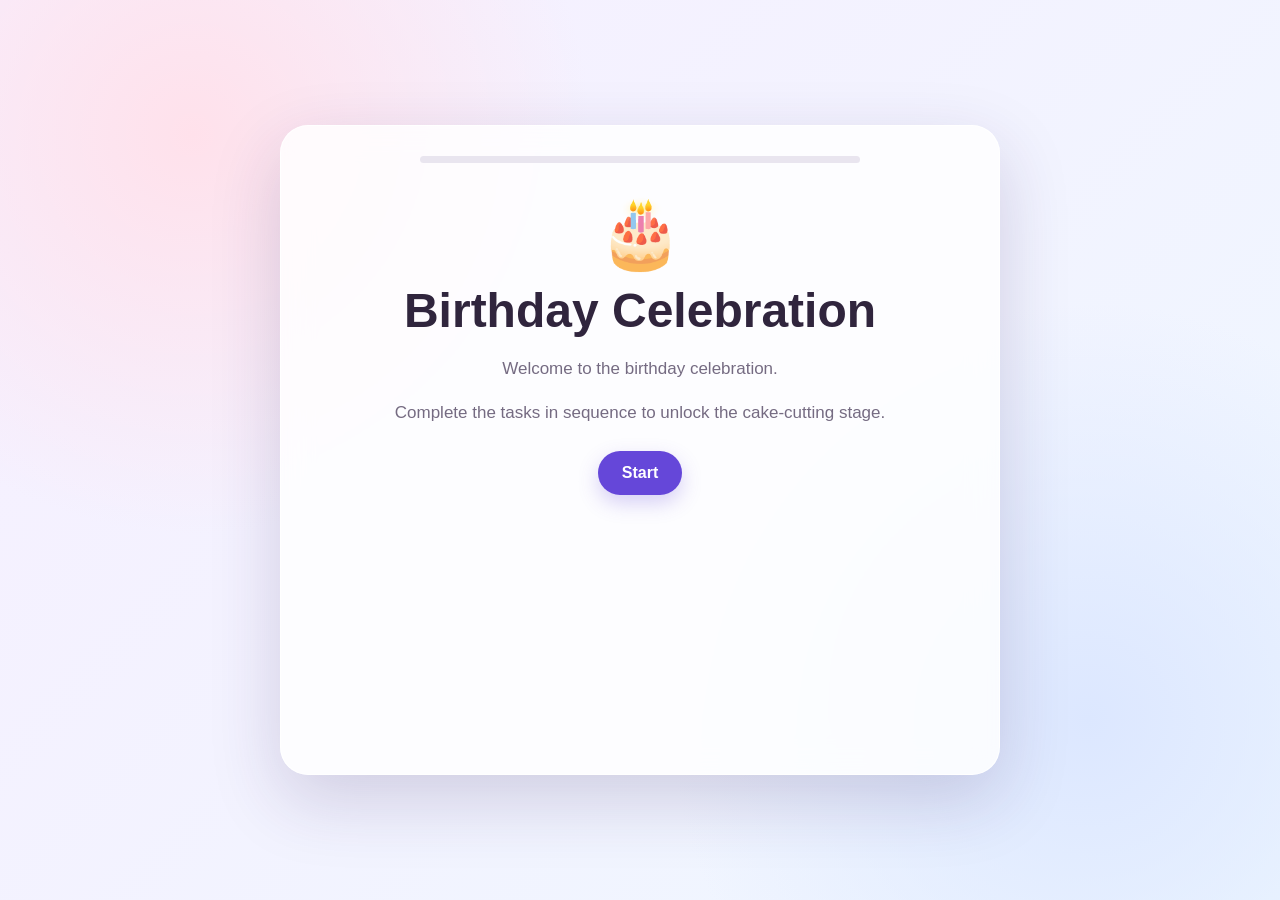
==== index.html @ e8d0b465 "Add files via upload" ====
<!DOCTYPE html>
<html lang="en">
<head>
  <meta charset="UTF-8">
  <meta name="viewport" content="width=device-width, initial-scale=1.0">
  <title>Birthday Celebration</title>
  <link rel="stylesheet" href="style.css">
</head>
<body>
<canvas id="confetti"></canvas>

<main class="card">
  <div class="progress"><span id="progressBar"></span></div>

  <section class="screen active" id="screen0">
    <div class="icon">🎂</div>
    <h1>Birthday Celebration</h1>
    <p>Welcome to the birthday celebration.</p>
    <p>Complete the tasks in sequence to unlock the cake-cutting stage.</p>
    <button onclick="goTo(1)">Start</button>
  </section>

  <section class="screen" id="screen1">
    <div class="icon">🧩</div>
    <h2>Task 01 — Riddle</h2>
    <p>Which one is commonly associated with learning?</p>
    <div class="options">
      <button onclick="wrong('msg1')">🚗 Car</button>
      <button onclick="correct(2)">📚 Knowledge</button>
      <button onclick="wrong('msg1')">🌳 Tree</button>
      <button onclick="wrong('msg1')">⚽ Football</button>
    </div>
    <p class="message" id="msg1"></p>
  </section>

  <section class="screen" id="screen2">
    <div class="icon">🔎</div>
    <h2>Task 02 — Identify</h2>
    <p>Which item is directly related to a birthday celebration?</p>
    <div class="options">
      <button onclick="wrong('msg2')">🌧️ Rain</button>
      <button onclick="wrong('msg2')">🚲 Bicycle</button>
      <button onclick="correct(3)">🎂 Cake</button>
      <button onclick="wrong('msg2')">📘 Notebook</button>
    </div>
    <p class="message" id="msg2"></p>
  </section>

  <section class="screen" id="screen3">
    <div class="icon">🔐</div>
    <h2>Task 03 — Final Code</h2>
    <p>Select the correct birthday greeting.</p>
    <div class="options">
      <button onclick="wrong('msg3')">Good Morning</button>
      <button onclick="wrong('msg3')">Good Night</button>
      <button onclick="correct(4)">Happy Birthday</button>
      <button onclick="wrong('msg3')">See You</button>
    </div>
    <p class="message" id="msg3"></p>
  </section>

  <section class="screen" id="screen4">
    <div class="icon">🔓</div>
    <h2>All Tasks Completed</h2>
    <p>All required tasks have been completed successfully.</p>
    <p>The cake-cutting stage is now available.</p>
    <button onclick="unlockCake()">Unlock Cake Cutting</button>
  </section>

  <section class="screen" id="screen5">
    <h2>🎂 Birthday Cake</h2>
    <p id="cakeText">Click the knife to cut the cake.</p>

    <div class="cakeArea">
      <button class="knife" id="knife" onclick="cutCake()" aria-label="Cut cake">🔪</button>

      <div class="cake">
        <div class="candle"><span>🔥</span></div>
        <div class="cream"></div>
        <div class="cakeLayer topLayer"></div>
        <div class="cakeLayer bottomLayer"></div>
      </div>

      <div class="cutLine" id="cutLine"></div>
    </div>
  </section>

  <section class="screen" id="screen6">
    <div class="icon">🎉</div>
    <h1>Happy Birthday!</h1>
    <p class="formalMessage">
      আপনার আগামী দিনগুলো সাফল্য, সুস্বাস্থ্য ও আনন্দে পরিপূর্ণ হোক।
    </p>
    <p>এই বিশেষ দিনটি আনন্দময় ও স্মরণীয় হোক।</p>
    <button onclick="location.reload()">Restart</button>
  </section>
</main>

<script src="script.js"></script>
</body>
</html>
---- style.css ----
* {
  box-sizing: border-box;
}

:root {
  --primary: #6547d9;
  --primary-dark: #4d32b5;
  --text: #30253d;
  --muted: #756b82;
  --panel: rgba(255, 255, 255, 0.82);
}

body {
  margin: 0;
  min-height: 100vh;
  font-family: Arial, Helvetica, sans-serif;
  color: var(--text);
  background:
    radial-gradient(circle at 15% 15%, #ffe1eb 0, transparent 30%),
    radial-gradient(circle at 85% 80%, #dce7ff 0, transparent 32%),
    linear-gradient(135deg, #f7efff, #eef7ff);
  display: flex;
  align-items: center;
  justify-content: center;
  overflow: hidden;
}

.card {
  width: min(92vw, 720px);
  min-height: 650px;
  padding: 30px 24px;
  position: relative;
  overflow: hidden;
  text-align: center;
  background: var(--panel);
  border: 1px solid rgba(255,255,255,.9);
  border-radius: 28px;
  box-shadow: 0 25px 70px rgba(55,35,95,.18);
  backdrop-filter: blur(15px);
}

.progress {
  width: min(440px, 90%);
  height: 7px;
  margin: 0 auto 30px;
  background: #e9e5ef;
  border-radius: 20px;
  overflow: hidden;
}

.progress span {
  display: block;
  width: 0;
  height: 100%;
  background: var(--primary);
  transition: width .35s ease;
}

.screen {
  display: none;
  animation: show .4s ease;
}

.screen.active {
  display: block;
}

@keyframes show {
  from { opacity: 0; transform: translateY(12px); }
  to { opacity: 1; transform: translateY(0); }
}

.icon {
  font-size: 68px;
  margin: 20px 0 8px;
}

h1 {
  font-size: clamp(30px, 6vw, 48px);
  margin: 10px 0;
}

h2 {
  font-size: 28px;
  margin: 12px 0;
}

p {
  font-size: 17px;
  line-height: 1.6;
  color: var(--muted);
}

button {
  border: 0;
  border-radius: 999px;
  padding: 13px 24px;
  margin: 8px;
  background: var(--primary);
  color: white;
  font-size: 16px;
  font-weight: 700;
  cursor: pointer;
  transition: .2s;
  box-shadow: 0 8px 20px rgba(101,71,217,.25);
}

button:hover {
  background: var(--primary-dark);
  transform: translateY(-2px);
}

.options {
  width: min(460px, 100%);
  margin: 22px auto;
  display: grid;
  grid-template-columns: repeat(2, 1fr);
  gap: 12px;
}

.options button {
  margin: 0;
  background: white;
  color: var(--text);
  border: 2px solid #e7e0f4;
  box-shadow: none;
}

.options button:hover {
  background: #f6f2ff;
  border-color: #b9a8ef;
}

.message {
  min-height: 25px;
  font-size: 14px;
}

.formalMessage {
  font-size: 21px;
  font-weight: 700;
  color: var(--primary);
}

.cakeArea {
  width: min(90vw, 500px);
  height: 330px;
  margin: 10px auto;
  position: relative;
}

.cake {
  position: absolute;
  width: 270px;
  height: 170px;
  left: 50%;
  top: 105px;
  transform: translateX(-50%);
}

.cakeLayer {
  position: absolute;
  left: 0;
  width: 100%;
  border-radius: 16px;
  border: 4px solid white;
}

.bottomLayer {
  bottom: 0;
  height: 78px;
  background: #ee8fb8;
}

.topLayer {
  bottom: 65px;
  left: 5%;
  width: 90%;
  height: 70px;
  background: #ffb4d0;
}

.cream {
  position: absolute;
  z-index: 2;
  bottom: 120px;
  left: 5%;
  width: 90%;
  height: 25px;
  border-radius: 20px;
  background: white;
}

.candle {
  position: absolute;
  z-index: 4;
  bottom: 135px;
  left: 50%;
  width: 18px;
  height: 58px;
  transform: translateX(-50%);
  border-radius: 6px;
  background: #8066df;
}

.candle span {
  position: absolute;
  top: -31px;
  left: -5px;
  font-size: 28px;
}

.knife {
  display: none;
  position: absolute;
  z-index: 10;
  top: 20px;
  left: 50%;
  padding: 4px;
  font-size: 54px;
  background: transparent;
  box-shadow: none;
  transform: translateX(-50%) rotate(-25deg);
}

.knife:hover {
  background: transparent;
  transform: translateX(-50%) rotate(-25deg) scale(1.1);
}

.knife.unlocked {
  display: block;
  animation: knifeIn .6s ease;
}

@keyframes knifeIn {
  from { opacity: 0; transform: translateX(-50%) scale(0); }
  to { opacity: 1; transform: translateX(-50%) rotate(-25deg) scale(1); }
}

.cutLine {
  display: none;
  position: absolute;
  z-index: 8;
  left: 50%;
  top: 105px;
  width: 5px;
  height: 135px;
  background: white;
  box-shadow: 0 0 12px white;
}

#confetti {
  position: fixed;
  inset: 0;
  pointer-events: none;
  z-index: 100;
}

@media (max-width: 520px) {
  .card {
    min-height: 620px;
    padding: 24px 16px;
  }

  .options {
    grid-template-columns: 1fr;
  }

  .cake {
    width: 230px;
  }
}
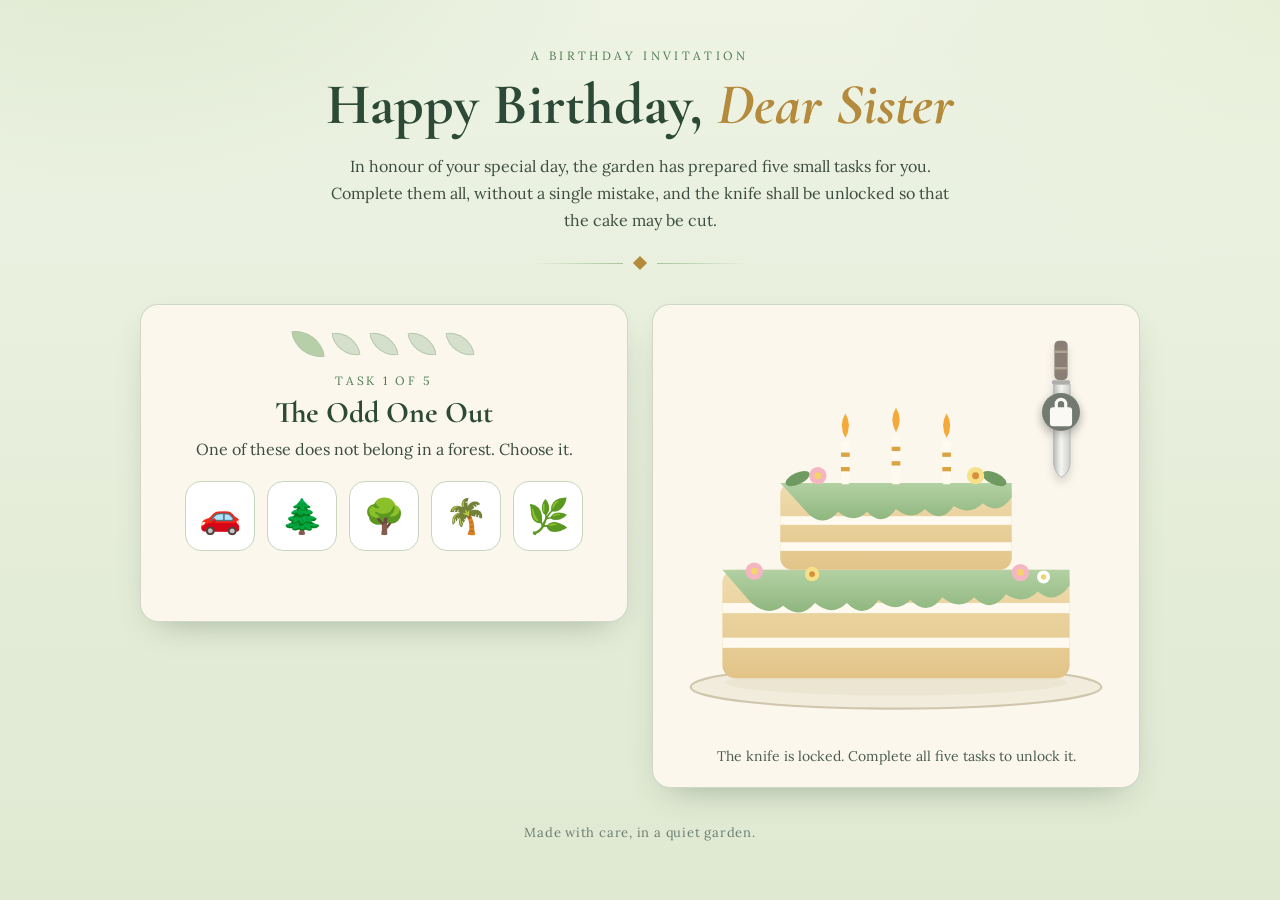
==== commit f38a1f7b: "Add files via upload" ====
--- a/index.html
+++ b/index.html
@@ -1,101 +1,152 @@
 <!DOCTYPE html>
 <html lang="en">
 <head>
-  <meta charset="UTF-8">
-  <meta name="viewport" content="width=device-width, initial-scale=1.0">
-  <title>Birthday Celebration</title>
-  <link rel="stylesheet" href="style.css">
+  <meta charset="UTF-8" />
+  <meta name="viewport" content="width=device-width, initial-scale=1" />
+  <title>A Birthday in the Garden</title>
+  <link rel="preconnect" href="https://fonts.googleapis.com" />
+  <link rel="preconnect" href="https://fonts.gstatic.com" crossorigin />
+  <link href="https://fonts.googleapis.com/css2?family=Cormorant+Garamond:wght@500;600;700&family=Lora:wght@400;500&display=swap" rel="stylesheet" />
+  <link rel="stylesheet" href="style.css" />
 </head>
 <body>
-<canvas id="confetti"></canvas>
+  <div id="leaves" aria-hidden="true"></div>
+  <canvas id="confetti" aria-hidden="true"></canvas>
 
-<main class="card">
-  <div class="progress"><span id="progressBar"></span></div>
+  <header class="hero">
+    <p class="eyebrow">A Birthday Invitation</p>
+    <h1>Happy Birthday, <span id="name">Dear Sister</span></h1>
+    <p class="lead">
+      In honour of your special day, the garden has prepared five small tasks for you.
+      Complete them all, without a single mistake, and the knife shall be unlocked
+      so that the cake may be cut.
+    </p>
+    <div class="rule" aria-hidden="true"><span></span><i></i><span></span></div>
+  </header>
 
-  <section class="screen active" id="screen0">
-    <div class="icon">🎂</div>
-    <h1>Birthday Celebration</h1>
-    <p>Welcome to the birthday celebration.</p>
-    <p>Complete the tasks in sequence to unlock the cake-cutting stage.</p>
-    <button onclick="goTo(1)">Start</button>
-  </section>
+  <main class="grid">
+    <!-- TASKS -->
+    <section class="card tasks" id="tasksCard" aria-live="polite">
+      <div class="progress" id="progress" aria-label="Progress"></div>
+      <p class="step" id="stepLabel">Task 1 of 4</p>
+      <h2 id="taskTitle"></h2>
+      <p class="prompt" id="taskPrompt"></p>
+      <div id="taskBody"></div>
+      <p class="feedback" id="feedback" role="status"></p>
+    </section>
 
-  <section class="screen" id="screen1">
-    <div class="icon">🧩</div>
-    <h2>Task 01 — Riddle</h2>
-    <p>Which one is commonly associated with learning?</p>
-    <div class="options">
-      <button onclick="wrong('msg1')">🚗 Car</button>
-      <button onclick="correct(2)">📚 Knowledge</button>
-      <button onclick="wrong('msg1')">🌳 Tree</button>
-      <button onclick="wrong('msg1')">⚽ Football</button>
-    </div>
-    <p class="message" id="msg1"></p>
-  </section>
+    <!-- CAKE -->
+    <section class="card cakeCard">
+      <div class="stage" id="stage">
+        <svg class="cake" viewBox="0 0 300 280" xmlns="http://www.w3.org/2000/svg" role="img" aria-label="A birthday cake decorated with flowers">
+          <defs>
+            <linearGradient id="gSponge" x1="0" y1="0" x2="0" y2="1">
+              <stop offset="0" stop-color="#efdcae" />
+              <stop offset="1" stop-color="#e2c488" />
+            </linearGradient>
+            <linearGradient id="gFrost" x1="0" y1="0" x2="0" y2="1">
+              <stop offset="0" stop-color="#b3d1a3" />
+              <stop offset="1" stop-color="#8fb67f" />
+            </linearGradient>
+            <clipPath id="clipLeft"><rect x="0" y="0" width="215" height="280" /></clipPath>
+            <clipPath id="clipRight"><rect x="215" y="0" width="85" height="280" /></clipPath>
 
-  <section class="screen" id="screen2">
-    <div class="icon">🔎</div>
-    <h2>Task 02 — Identify</h2>
-    <p>Which item is directly related to a birthday celebration?</p>
-    <div class="options">
-      <button onclick="wrong('msg2')">🌧️ Rain</button>
-      <button onclick="wrong('msg2')">🚲 Bicycle</button>
-      <button onclick="correct(3)">🎂 Cake</button>
-      <button onclick="wrong('msg2')">📘 Notebook</button>
-    </div>
-    <p class="message" id="msg2"></p>
-  </section>
+            <g id="cakeShape">
+              <!-- bottom tier -->
+              <rect x="30" y="165" width="240" height="75" rx="9" fill="url(#gSponge)" />
+              <rect x="30" y="188" width="240" height="7" fill="#fffaf0" />
+              <rect x="30" y="212" width="240" height="7" fill="#fffaf0" />
+              <path d="M30 165 H270 V176 q-10 14 -22 4 q-10 10 -22 2 q-10 14 -22 2 q-10 10 -22 0 q-10 14 -22 2 q-10 10 -22 0 q-10 14 -22 2 q-10 10 -22 0 q-10 12 -22 2 q-10 8 -22 -2 Z" fill="url(#gFrost)" />
+              <!-- top tier -->
+              <rect x="70" y="105" width="160" height="60" rx="8" fill="url(#gSponge)" />
+              <rect x="70" y="128" width="160" height="6" fill="#fffaf0" />
+              <rect x="70" y="146" width="160" height="6" fill="#fffaf0" />
+              <path d="M70 105 H230 V115 q-9 13 -20 4 q-9 9 -20 2 q-9 13 -20 2 q-9 9 -20 0 q-9 13 -20 2 q-9 9 -20 0 q-9 11 -20 2 Z" fill="url(#gFrost)" />
+              <!-- top flowers & leaves -->
+              <g>
+                <ellipse cx="82" cy="102" rx="9" ry="4" fill="#6f9a62" transform="rotate(-25 82 102)" />
+                <ellipse cx="218" cy="102" rx="9" ry="4" fill="#6f9a62" transform="rotate(25 218 102)" />
+                <g transform="translate(96 100)"><circle r="6" fill="#f4b6c2" /><circle r="2.4" fill="#f3d36b" /></g>
+                <g transform="translate(205 100)"><circle r="6" fill="#f6e08a" /><circle r="2.4" fill="#d78f3b" /></g>
+              </g>
+              <!-- tier border flowers -->
+              <g>
+                <g transform="translate(52 166)"><circle r="6" fill="#f4b6c2" /><circle r="2.4" fill="#f3d36b" /></g>
+                <g transform="translate(92 168)"><circle r="5" fill="#f6e08a" /><circle r="2" fill="#d78f3b" /></g>
+                <g transform="translate(236 167)"><circle r="6" fill="#f4b6c2" /><circle r="2.4" fill="#f3d36b" /></g>
+                <g transform="translate(252 170)"><circle r="4.5" fill="#fff" /><circle r="1.8" fill="#f3d36b" /></g>
+              </g>
+              <!-- candles -->
+              <g>
+                <rect x="112" y="76" width="6" height="30" rx="2" fill="#fffaf0" />
+                <rect x="112" y="84" width="6" height="3" fill="#d9a441" />
+                <rect x="112" y="94" width="6" height="3" fill="#d9a441" />
+                <rect x="147" y="72" width="6" height="34" rx="2" fill="#fffaf0" />
+                <rect x="147" y="80" width="6" height="3" fill="#d9a441" />
+                <rect x="147" y="90" width="6" height="3" fill="#d9a441" />
+                <rect x="182" y="76" width="6" height="30" rx="2" fill="#fffaf0" />
+                <rect x="182" y="84" width="6" height="3" fill="#d9a441" />
+                <rect x="182" y="94" width="6" height="3" fill="#d9a441" />
+              </g>
+            </g>
+          </defs>
 
-  <section class="screen" id="screen3">
-    <div class="icon">🔐</div>
-    <h2>Task 03 — Final Code</h2>
-    <p>Select the correct birthday greeting.</p>
-    <div class="options">
-      <button onclick="wrong('msg3')">Good Morning</button>
-      <button onclick="wrong('msg3')">Good Night</button>
-      <button onclick="correct(4)">Happy Birthday</button>
-      <button onclick="wrong('msg3')">See You</button>
-    </div>
-    <p class="message" id="msg3"></p>
-  </section>
+          <!-- plate -->
+          <ellipse cx="150" cy="246" rx="142" ry="15" fill="#f1ecdc" stroke="#cfc6ad" stroke-width="1.5" />
+          <ellipse cx="150" cy="243" rx="118" ry="9" fill="#e8e1cb" opacity=".6" />
 
-  <section class="screen" id="screen4">
-    <div class="icon">🔓</div>
-    <h2>All Tasks Completed</h2>
-    <p>All required tasks have been completed successfully.</p>
-    <p>The cake-cutting stage is now available.</p>
-    <button onclick="unlockCake()">Unlock Cake Cutting</button>
-  </section>
+          <!-- left (main) part -->
+          <g id="cakeLeft" clip-path="url(#clipLeft)"><use href="#cakeShape" /></g>
+          <!-- right slice -->
+          <g id="cakeSlice" clip-path="url(#clipRight)"><use href="#cakeShape" /></g>
 
-  <section class="screen" id="screen5">
-    <h2>🎂 Birthday Cake</h2>
-    <p id="cakeText">Click the knife to cut the cake.</p>
+          <!-- flames (outside clipped groups, stay with cake) -->
+          <g class="flames">
+            <path class="flame" d="M115 74 q-5 -9 0 -17 q5 8 0 17 Z" fill="#f6a93b" />
+            <path class="flame f2" d="M150 70 q-5 -9 0 -17 q5 8 0 17 Z" fill="#f6a93b" />
+            <path class="flame f3" d="M185 74 q-5 -9 0 -17 q5 8 0 17 Z" fill="#f6a93b" />
+          </g>
+        </svg>
 
-    <div class="cakeArea">
-      <button class="knife" id="knife" onclick="cutCake()" aria-label="Cut cake">🔪</button>
+        <div class="guide" id="guide" aria-hidden="true"></div>
 
-      <div class="cake">
-        <div class="candle"><span>🔥</span></div>
-        <div class="cream"></div>
-        <div class="cakeLayer topLayer"></div>
-        <div class="cakeLayer bottomLayer"></div>
+        <div class="knife locked" id="knife" role="button" tabindex="0" aria-label="Knife (locked)">
+          <svg viewBox="0 0 40 170" xmlns="http://www.w3.org/2000/svg">
+            <defs>
+              <linearGradient id="gBlade" x1="0" y1="0" x2="1" y2="0">
+                <stop offset="0" stop-color="#9aa3a8" />
+                <stop offset=".45" stop-color="#f2f5f6" />
+                <stop offset="1" stop-color="#b9c1c5" />
+              </linearGradient>
+            </defs>
+            <rect x="12" y="2" width="16" height="48" rx="6" fill="#6b4a2e" />
+            <rect x="12" y="14" width="16" height="3" fill="#a77c4f" />
+            <rect x="12" y="34" width="16" height="3" fill="#a77c4f" />
+            <rect x="9" y="50" width="22" height="5" rx="2" fill="#8a8f93" />
+            <path d="M11 55 H31 V150 Q31 162 20 168 Q11 160 11 150 Z" fill="url(#gBlade)" stroke="#8e979c" stroke-width="1" />
+          </svg>
+          <span class="lock" id="lock" aria-hidden="true">
+            <svg viewBox="0 0 24 24" width="22" height="22"><path fill="#fffaf0" d="M17 9h-1V7a4 4 0 0 0-8 0v2H7a2 2 0 0 0-2 2v8a2 2 0 0 0 2 2h10a2 2 0 0 0 2-2v-8a2 2 0 0 0-2-2Zm-7-2a2 2 0 0 1 4 0v2h-4V7Z"/></svg>
+          </span>
+        </div>
       </div>
+      <p class="hint" id="hint">The knife is locked. Complete all five tasks to unlock it.</p>
+    </section>
+  </main>
 
-      <div class="cutLine" id="cutLine"></div>
+  <!-- FINAL WISH -->
+  <section class="wish" id="wish" hidden>
+    <div class="card wishCard">
+      <p class="eyebrow">With Warmest Wishes</p>
+      <h2 id="wishTitle">Happy Birthday</h2>
+      <p id="wishText"></p>
+      <p class="sign" id="wishSign"></p>
+      <button class="ghost" id="again" type="button">Play again</button>
     </div>
   </section>
 
-  <section class="screen" id="screen6">
-    <div class="icon">🎉</div>
-    <h1>Happy Birthday!</h1>
-    <p class="formalMessage">
-      আপনার আগামী দিনগুলো সাফল্য, সুস্বাস্থ্য ও আনন্দে পরিপূর্ণ হোক।
-    </p>
-    <p>এই বিশেষ দিনটি আনন্দময় ও স্মরণীয় হোক।</p>
-    <button onclick="location.reload()">Restart</button>
-  </section>
-</main>
+  <footer class="foot">Made with care, in a quiet garden.</footer>
 
-<script src="script.js"></script>
+  <script src="script.js"></script>
 </body>
 </html>
--- a/style.css
+++ b/style.css
@@ -1,273 +1,328 @@
-* {
-  box-sizing: border-box;
-}
-
 :root {
-  --primary: #6547d9;
-  --primary-dark: #4d32b5;
-  --text: #30253d;
-  --muted: #756b82;
-  --panel: rgba(255, 255, 255, 0.82);
-}
+  --forest: #2c4a36;
+  --moss: #4d7a52;
+  --sage: #a9c3a0;
+  --mist: #e9f0e1;
+  --cream: #fbf7ec;
+  --gold: #b48a3c;
+  --ink: #26332a;
+  --bad: #9b3b32;
+  --radius: 18px;
+}
+
+* { box-sizing: border-box; }
+
+html { scroll-behavior: smooth; }
 
 body {
   margin: 0;
   min-height: 100vh;
-  font-family: Arial, Helvetica, sans-serif;
-  color: var(--text);
+  font-family: "Lora", Georgia, "Times New Roman", serif;
+  color: var(--ink);
   background:
-    radial-gradient(circle at 15% 15%, #ffe1eb 0, transparent 30%),
-    radial-gradient(circle at 85% 80%, #dce7ff 0, transparent 32%),
-    linear-gradient(135deg, #f7efff, #eef7ff);
-  display: flex;
-  align-items: center;
-  justify-content: center;
-  overflow: hidden;
-}
+    radial-gradient(900px 500px at 8% -10%, #dce9cf 0%, transparent 60%),
+    radial-gradient(800px 500px at 100% 0%, #e7efd9 0%, transparent 55%),
+    linear-gradient(180deg, #eef3e4 0%, #dfe9d2 100%);
+  background-attachment: fixed;
+  overflow-x: hidden;
+}
+
+/* ---------- Falling leaves ---------- */
+#leaves { position: fixed; inset: 0; pointer-events: none; z-index: 0; overflow: hidden; }
+.fall {
+  position: absolute;
+  top: -6vh;
+  border-radius: 0 100% 0 100%;
+  opacity: .35;
+  animation: fall linear infinite;
+}
+@keyframes fall {
+  0%   { transform: translate3d(0, -8vh, 0) rotate(0deg); }
+  50%  { transform: translate3d(40px, 50vh, 0) rotate(180deg); }
+  100% { transform: translate3d(-20px, 112vh, 0) rotate(360deg); }
+}
+
+#confetti { position: fixed; inset: 0; width: 100%; height: 100%; pointer-events: none; z-index: 50; }
+
+/* ---------- Hero ---------- */
+.hero, .grid, .wish, .foot { position: relative; z-index: 1; }
+
+.hero { text-align: center; padding: 48px 20px 8px; max-width: 760px; margin: 0 auto; }
+.eyebrow {
+  margin: 0 0 10px;
+  font-size: 12px;
+  letter-spacing: .28em;
+  text-transform: uppercase;
+  color: var(--moss);
+}
+h1, h2 { font-family: "Cormorant Garamond", Georgia, serif; color: var(--forest); font-weight: 700; }
+h1 { margin: 0; font-size: clamp(34px, 6vw, 58px); line-height: 1.1; }
+h1 #name { color: var(--gold); font-style: italic; }
+.lead { margin: 16px auto 0; max-width: 620px; line-height: 1.7; color: #3c4d41; font-size: 16px; }
+
+.rule { display: flex; align-items: center; justify-content: center; gap: 12px; margin: 24px 0 0; }
+.rule span { height: 1px; width: 90px; background: linear-gradient(90deg, transparent, var(--sage)); }
+.rule span:last-child { transform: scaleX(-1); }
+.rule i { width: 10px; height: 10px; background: var(--gold); transform: rotate(45deg); }
+
+/* ---------- Layout ---------- */
+.grid {
+  max-width: 1040px;
+  margin: 28px auto 0;
+  padding: 0 20px;
+  display: grid;
+  grid-template-columns: 1fr 1fr;
+  gap: 24px;
+  align-items: start;
+}
+@media (max-width: 820px) { .grid { grid-template-columns: 1fr; } }
 
 .card {
-  width: min(92vw, 720px);
-  min-height: 650px;
-  padding: 30px 24px;
-  position: relative;
-  overflow: hidden;
-  text-align: center;
-  background: var(--panel);
-  border: 1px solid rgba(255,255,255,.9);
-  border-radius: 28px;
-  box-shadow: 0 25px 70px rgba(55,35,95,.18);
-  backdrop-filter: blur(15px);
-}
-
-.progress {
-  width: min(440px, 90%);
-  height: 7px;
-  margin: 0 auto 30px;
-  background: #e9e5ef;
-  border-radius: 20px;
-  overflow: hidden;
-}
-
-.progress span {
+  background: var(--cream);
+  border: 1px solid rgba(77, 122, 82, .25);
+  border-radius: var(--radius);
+  box-shadow: 0 14px 34px -18px rgba(44, 74, 54, .45);
+  padding: 26px 26px 28px;
+}
+
+/* ---------- Tasks ---------- */
+.progress { display: flex; gap: 12px; justify-content: center; margin-bottom: 16px; }
+.leaf {
+  width: 26px; height: 26px;
+  border-radius: 0 100% 0 100%;
+  background: #d5e0cc;
+  border: 1px solid #b4c7a9;
+  transform: rotate(-8deg);
+  transition: background .4s, transform .4s, box-shadow .4s;
+}
+.leaf.current { background: #b7cfa9; transform: rotate(-8deg) scale(1.15); }
+.leaf.done { background: var(--moss); border-color: var(--forest); box-shadow: 0 0 0 4px rgba(77, 122, 82, .15); }
+
+.step { margin: 0; text-align: center; font-size: 12px; letter-spacing: .22em; text-transform: uppercase; color: var(--moss); }
+.tasks h2 { margin: 6px 0 6px; text-align: center; font-size: 30px; }
+.prompt { margin: 0 0 18px; text-align: center; line-height: 1.6; color: #3c4d41; }
+
+.options { display: grid; gap: 10px; }
+button { font-family: inherit; }
+.opt, .primary, .pad, .emoji, .ghost {
+  cursor: pointer;
+  transition: transform .15s, background .2s, border-color .2s, box-shadow .2s;
+}
+.opt {
+  padding: 13px 16px;
+  font-size: 16px;
+  text-align: left;
+  color: var(--ink);
+  background: #fff;
+  border: 1px solid #c8d6bf;
+  border-radius: 12px;
+}
+.opt:hover { background: var(--mist); border-color: var(--moss); transform: translateY(-1px); }
+
+.primary {
   display: block;
-  width: 0;
-  height: 100%;
-  background: var(--primary);
-  transition: width .35s ease;
-}
-
-.screen {
-  display: none;
-  animation: show .4s ease;
-}
-
-.screen.active {
-  display: block;
-}
-
-@keyframes show {
-  from { opacity: 0; transform: translateY(12px); }
-  to { opacity: 1; transform: translateY(0); }
-}
-
-.icon {
-  font-size: 68px;
-  margin: 20px 0 8px;
-}
-
-h1 {
-  font-size: clamp(30px, 6vw, 48px);
-  margin: 10px 0;
-}
-
-h2 {
-  font-size: 28px;
-  margin: 12px 0;
-}
-
-p {
-  font-size: 17px;
-  line-height: 1.6;
-  color: var(--muted);
-}
-
-button {
+  margin: 16px auto 0;
+  padding: 12px 26px;
+  font-size: 15px;
+  letter-spacing: .04em;
+  color: #fff;
+  background: var(--forest);
   border: 0;
   border-radius: 999px;
-  padding: 13px 24px;
-  margin: 8px;
-  background: var(--primary);
-  color: white;
-  font-size: 16px;
+}
+.primary:hover:not(:disabled) { background: var(--moss); transform: translateY(-1px); }
+.primary:disabled { opacity: .55; cursor: default; }
+
+.emojis { display: flex; flex-wrap: wrap; gap: 12px; justify-content: center; }
+.emoji {
+  width: 70px; height: 70px;
+  font-size: 34px;
+  background: #fff;
+  border: 1px solid #c8d6bf;
+  border-radius: 16px;
+}
+.emoji:hover { background: var(--mist); transform: translateY(-2px); }
+
+.pads { display: grid; grid-template-columns: repeat(2, 1fr); gap: 12px; max-width: 260px; margin: 0 auto; }
+.pad {
+  height: 86px;
+  font-size: 38px;
+  background: #fff;
+  border: 1px solid #c8d6bf;
+  border-radius: 16px;
+}
+.pad:disabled { cursor: default; }
+.pad.lit { background: #f4e3a6; border-color: var(--gold); box-shadow: 0 0 0 5px rgba(180, 138, 60, .25); transform: scale(1.05); }
+
+.tiles { display: flex; flex-wrap: wrap; gap: 8px; justify-content: center; margin-bottom: 14px; }
+.tile {
+  width: 38px; height: 44px;
+  display: grid; place-items: center;
+  font-family: "Cormorant Garamond", Georgia, serif;
+  font-size: 26px; font-weight: 700;
+  color: var(--forest);
+  background: #fff;
+  border: 1px solid #c8d6bf;
+  border-bottom: 3px solid var(--sage);
+  border-radius: 8px;
+}
+.answer {
+  display: block;
+  width: 100%;
+  max-width: 300px;
+  margin: 0 auto;
+  padding: 12px 14px;
+  font: inherit;
+  font-size: 18px;
+  letter-spacing: .12em;
+  text-transform: uppercase;
+  text-align: center;
+  color: var(--ink);
+  background: #fff;
+  border: 1px solid #c8d6bf;
+  border-radius: 12px;
+}
+.answer:focus { outline: 2px solid var(--moss); outline-offset: 1px; }
+
+.feedback { min-height: 24px; margin: 18px 0 0; text-align: center; font-size: 15px; }
+.feedback.ok { color: var(--moss); }
+.feedback.bad { color: var(--bad); }
+.tasks.shake { animation: shake .45s; }
+@keyframes shake {
+  20%, 60% { transform: translateX(-8px); }
+  40%, 80% { transform: translateX(8px); }
+}
+.fade-in { animation: fadeIn .5s both; }
+@keyframes fadeIn { from { opacity: 0; transform: translateY(8px); } to { opacity: 1; transform: none; } }
+
+/* ---------- Pairs & sliding puzzle ---------- */
+.meta { margin: 0 0 14px; text-align: center; font-size: 14px; color: #4b5d50; }
+.meta b { color: var(--forest); font-size: 17px; }
+
+.cards { display: grid; grid-template-columns: repeat(4, 1fr); gap: 10px; max-width: 340px; margin: 0 auto; }
+.card-btn {
+  position: relative;
+  aspect-ratio: 3 / 4;
+  padding: 0;
+  font-size: 32px;
+  cursor: pointer;
+  background: var(--moss);
+  border: 1px solid var(--forest);
+  border-radius: 12px;
+  transition: transform .2s, background .3s;
+}
+.card-btn:hover:not(.flipped) { transform: translateY(-2px); }
+.card-btn .back, .card-btn .face { position: absolute; inset: 0; display: grid; place-items: center; transition: opacity .25s; }
+.card-btn .back { opacity: .7; }
+.card-btn .face { opacity: 0; }
+.card-btn.flipped { background: #fff; border-color: #c8d6bf; }
+.card-btn.flipped .back { opacity: 0; }
+.card-btn.flipped .face { opacity: 1; }
+.card-btn.matched { background: #e3efd6; border-color: var(--moss); }
+
+.slides { display: grid; grid-template-columns: repeat(3, 1fr); gap: 8px; max-width: 270px; margin: 0 auto; }
+.slide {
+  aspect-ratio: 1;
+  font-family: "Cormorant Garamond", Georgia, serif;
+  font-size: 34px;
   font-weight: 700;
+  color: #fff;
   cursor: pointer;
-  transition: .2s;
-  box-shadow: 0 8px 20px rgba(101,71,217,.25);
-}
-
-button:hover {
-  background: var(--primary-dark);
-  transform: translateY(-2px);
-}
-
-.options {
-  width: min(460px, 100%);
-  margin: 22px auto;
-  display: grid;
-  grid-template-columns: repeat(2, 1fr);
-  gap: 12px;
-}
-
-.options button {
-  margin: 0;
-  background: white;
-  color: var(--text);
-  border: 2px solid #e7e0f4;
-  box-shadow: none;
-}
-
-.options button:hover {
-  background: #f6f2ff;
-  border-color: #b9a8ef;
-}
-
-.message {
-  min-height: 25px;
+  background: linear-gradient(160deg, #5f8f5a, #3f6b47);
+  border: 1px solid var(--forest);
+  border-radius: 12px;
+  transition: transform .12s, background .2s;
+}
+.slide:hover:not(.blank) { transform: scale(1.04); }
+.slide.blank { background: rgba(77, 122, 82, .12); border: 1px dashed #b4c7a9; cursor: default; }
+
+/* ---------- Cake & knife ---------- */
+.cakeCard { padding-bottom: 20px; }
+.stage { position: relative; width: 100%; max-width: 440px; margin: 0 auto; aspect-ratio: 300 / 280; user-select: none; }
+.cake { width: 100%; height: 100%; display: block; overflow: visible; }
+
+#cakeSlice { transform-origin: 215px 240px; transition: transform 1.1s cubic-bezier(.3, .8, .3, 1); }
+.stage.cut #cakeSlice { transform: translate(34px, 7px) rotate(7deg); }
+.stage.cut #cakeLeft { filter: drop-shadow(-2px 0 0 rgba(0, 0, 0, .06)); }
+
+.flame { transform-origin: center bottom; transform-box: fill-box; animation: flicker 1.1s ease-in-out infinite alternate; }
+.flame.f2 { animation-delay: .25s; }
+.flame.f3 { animation-delay: .5s; }
+@keyframes flicker {
+  from { transform: scale(1) rotate(-3deg); }
+  to   { transform: scale(1.1, 1.18) rotate(3deg); }
+}
+
+.guide {
+  position: absolute;
+  left: 71.66%;
+  top: 33%;
+  height: 54%;
+  width: 0;
+  border-left: 2px dashed rgba(180, 138, 60, .9);
+  opacity: 0;
+  pointer-events: none;
+  transition: opacity .6s;
+}
+.stage.ready .guide { opacity: 1; }
+.stage.cut .guide { opacity: 0; }
+
+.knife {
+  position: absolute;
+  left: 84%;
+  top: 2%;
+  width: 34px;
+  height: 140px;
+  cursor: not-allowed;
+  touch-action: none;
+  z-index: 3;
+  filter: drop-shadow(0 6px 5px rgba(0, 0, 0, .2));
+  transition: transform .5s cubic-bezier(.3, .8, .3, 1), opacity 1s;
+}
+.knife svg { width: 100%; height: 100%; display: block; }
+.knife.locked { opacity: .7; filter: grayscale(.6) drop-shadow(0 6px 5px rgba(0, 0, 0, .2)); }
+.knife.ready { cursor: grab; animation: wiggle 1.6s ease-in-out infinite; }
+.knife.dragging { cursor: grabbing; animation: none; transition: none; }
+.knife.gone { opacity: 0; pointer-events: none; }
+@keyframes wiggle {
+  0%, 100% { rotate: -3deg; }
+  50% { rotate: 4deg; }
+}
+.lock {
+  position: absolute;
+  left: 50%; top: 52%;
+  transform: translate(-50%, -50%);
+  width: 38px; height: 38px;
+  display: grid; place-items: center;
+  background: var(--forest);
+  border-radius: 50%;
+  box-shadow: 0 3px 8px rgba(0, 0, 0, .3);
+  transition: transform .4s, opacity .4s;
+}
+.knife.ready .lock { transform: translate(-50%, -50%) scale(0); opacity: 0; }
+
+.hint { margin: 10px 0 0; text-align: center; font-size: 14px; color: #4b5d50; line-height: 1.5; }
+
+/* ---------- Wish ---------- */
+.wish { max-width: 640px; margin: 28px auto 0; padding: 0 20px; }
+.wishCard { text-align: center; padding: 36px 28px; }
+.wishCard h2 { margin: 0 0 12px; font-size: 38px; }
+.wishCard p { line-height: 1.8; margin: 0 0 12px; }
+.sign { font-family: "Cormorant Garamond", Georgia, serif; font-style: italic; font-size: 20px; color: var(--gold); }
+.wish:not([hidden]) .wishCard { animation: fadeIn .9s both; }
+.ghost {
+  margin-top: 8px;
+  padding: 10px 22px;
   font-size: 14px;
-}
-
-.formalMessage {
-  font-size: 21px;
-  font-weight: 700;
-  color: var(--primary);
-}
-
-.cakeArea {
-  width: min(90vw, 500px);
-  height: 330px;
-  margin: 10px auto;
-  position: relative;
-}
-
-.cake {
-  position: absolute;
-  width: 270px;
-  height: 170px;
-  left: 50%;
-  top: 105px;
-  transform: translateX(-50%);
-}
-
-.cakeLayer {
-  position: absolute;
-  left: 0;
-  width: 100%;
-  border-radius: 16px;
-  border: 4px solid white;
-}
-
-.bottomLayer {
-  bottom: 0;
-  height: 78px;
-  background: #ee8fb8;
-}
-
-.topLayer {
-  bottom: 65px;
-  left: 5%;
-  width: 90%;
-  height: 70px;
-  background: #ffb4d0;
-}
-
-.cream {
-  position: absolute;
-  z-index: 2;
-  bottom: 120px;
-  left: 5%;
-  width: 90%;
-  height: 25px;
-  border-radius: 20px;
-  background: white;
-}
-
-.candle {
-  position: absolute;
-  z-index: 4;
-  bottom: 135px;
-  left: 50%;
-  width: 18px;
-  height: 58px;
-  transform: translateX(-50%);
-  border-radius: 6px;
-  background: #8066df;
-}
-
-.candle span {
-  position: absolute;
-  top: -31px;
-  left: -5px;
-  font-size: 28px;
-}
-
-.knife {
-  display: none;
-  position: absolute;
-  z-index: 10;
-  top: 20px;
-  left: 50%;
-  padding: 4px;
-  font-size: 54px;
+  color: var(--forest);
   background: transparent;
-  box-shadow: none;
-  transform: translateX(-50%) rotate(-25deg);
-}
-
-.knife:hover {
-  background: transparent;
-  transform: translateX(-50%) rotate(-25deg) scale(1.1);
-}
-
-.knife.unlocked {
-  display: block;
-  animation: knifeIn .6s ease;
-}
-
-@keyframes knifeIn {
-  from { opacity: 0; transform: translateX(-50%) scale(0); }
-  to { opacity: 1; transform: translateX(-50%) rotate(-25deg) scale(1); }
-}
-
-.cutLine {
-  display: none;
-  position: absolute;
-  z-index: 8;
-  left: 50%;
-  top: 105px;
-  width: 5px;
-  height: 135px;
-  background: white;
-  box-shadow: 0 0 12px white;
-}
-
-#confetti {
-  position: fixed;
-  inset: 0;
-  pointer-events: none;
-  z-index: 100;
-}
-
-@media (max-width: 520px) {
-  .card {
-    min-height: 620px;
-    padding: 24px 16px;
-  }
-
-  .options {
-    grid-template-columns: 1fr;
-  }
-
-  .cake {
-    width: 230px;
-  }
-}
+  border: 1px solid var(--moss);
+  border-radius: 999px;
+}
+.ghost:hover { background: var(--mist); }
+
+.foot { text-align: center; padding: 36px 20px 40px; font-size: 13px; color: #6b7d70; letter-spacing: .06em; }
+
+@media (prefers-reduced-motion: reduce) {
+  .fall, .flame, .knife.ready { animation: none; }
+}
